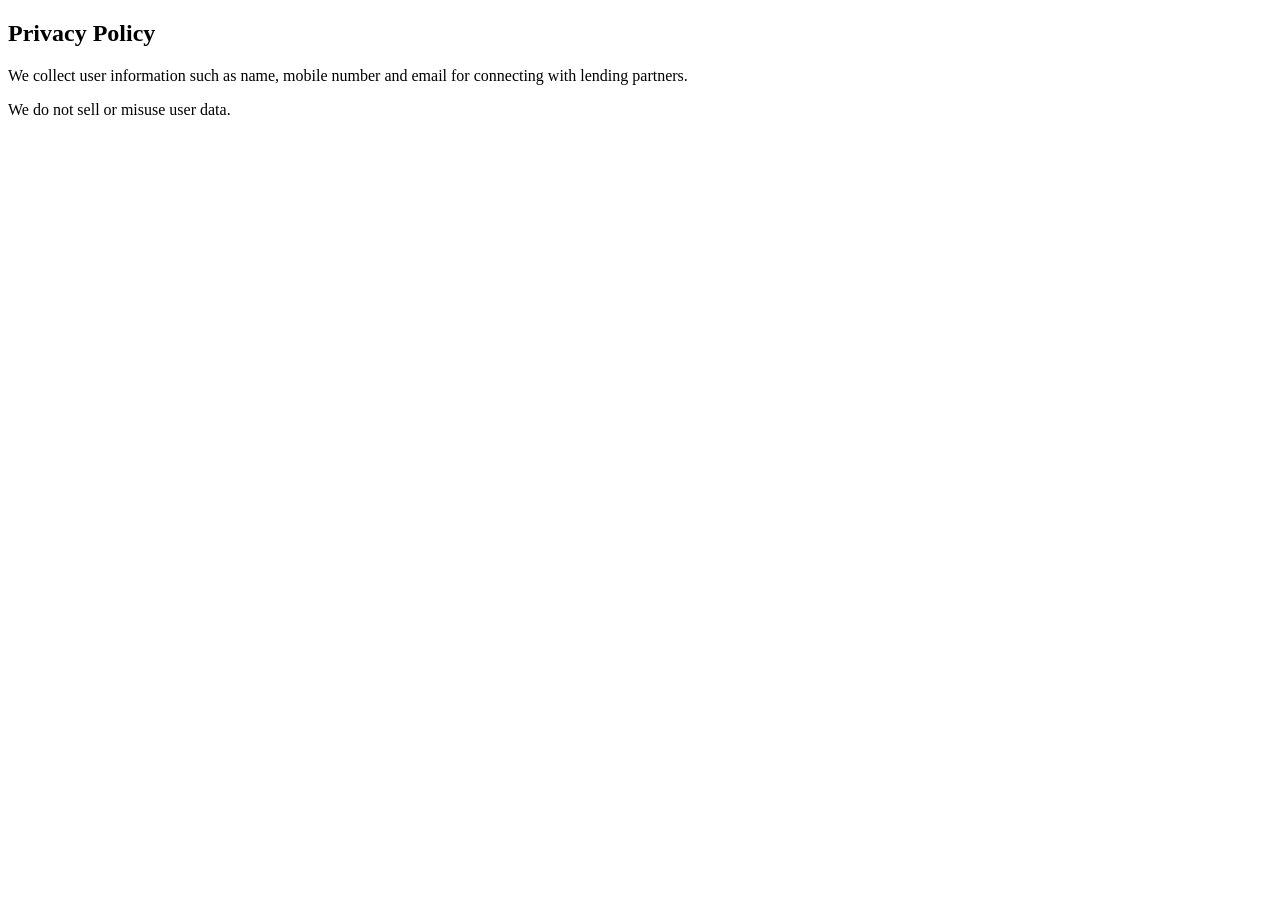
==== privacy.html @ f15bbdeb "Add files via upload" ====
<!DOCTYPE html>
<html lang="en">
<head>
    <meta charset="UTF-8">
    <meta name="viewport" content="width=device-width, initial-scale=1.0">
    <title>Privacy</title>
</head>
<body>
    <h2>Privacy Policy</h2>
<p>We collect user information such as name, mobile number and email for connecting with lending partners.</p>
<p>We do not sell or misuse user data.</p>
</body>
</html>
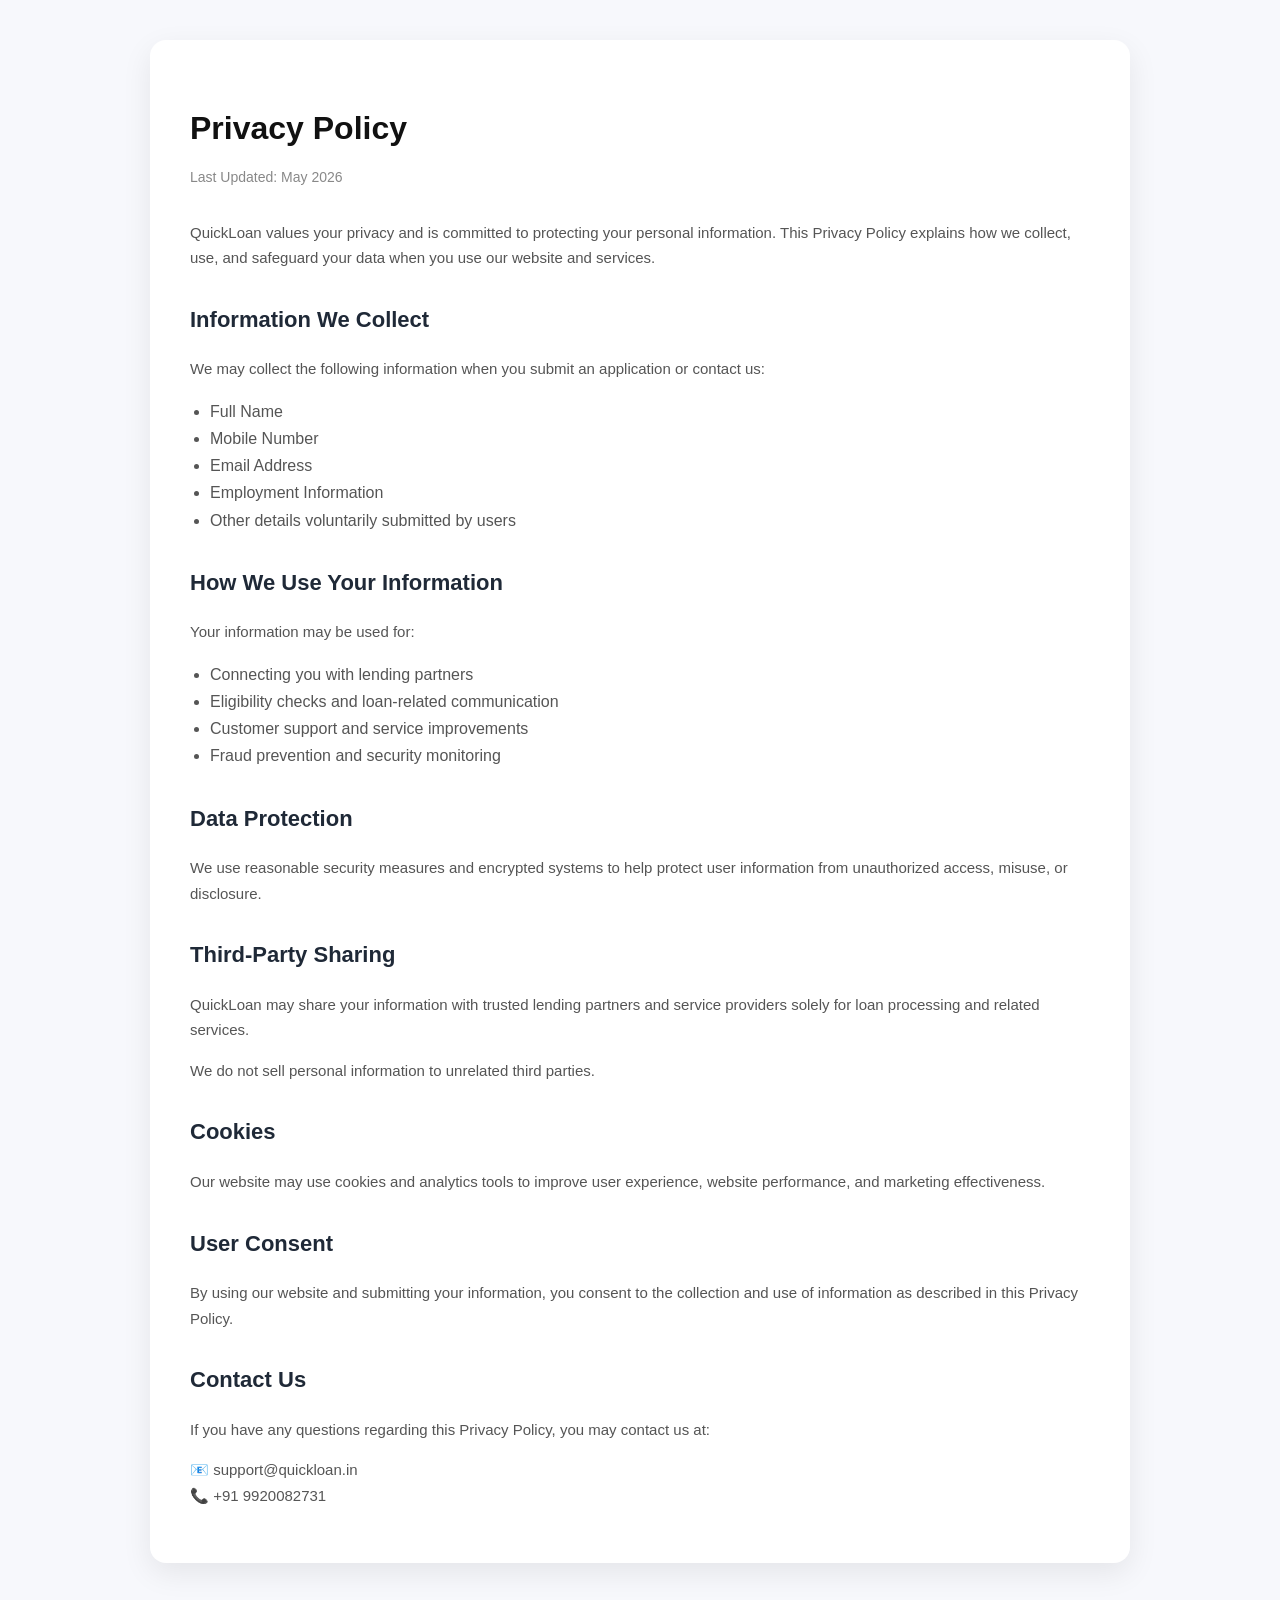
==== commit d5882f84: "Update privacy.html" ====
--- a/privacy.html
+++ b/privacy.html
@@ -1,13 +1,145 @@
-<!DOCTYPE html>
+<!doctype html>
+
 <html lang="en">
-<head>
-    <meta charset="UTF-8">
-    <meta name="viewport" content="width=device-width, initial-scale=1.0">
-    <title>Privacy</title>
-</head>
-<body>
-    <h2>Privacy Policy</h2>
-<p>We collect user information such as name, mobile number and email for connecting with lending partners.</p>
-<p>We do not sell or misuse user data.</p>
-</body>
-</html>+  <head>
+    <meta charset="UTF-8" />
+    <meta name="viewport" content="width=device-width, initial-scale=1.0" />
+    <title>Privacy Policy - QuickLoan</title>
+
+    <style>
+      body {
+        font-family: Arial, sans-serif;
+        background: #f7f8fc;
+        color: #222;
+        margin: 0;
+        padding: 40px 20px;
+        line-height: 1.7;
+      }
+
+      .container {
+        max-width: 900px;
+        margin: auto;
+        background: #fff;
+        padding: 40px;
+        border-radius: 16px;
+        box-shadow: 0 10px 30px rgba(0, 0, 0, 0.08);
+      }
+
+      h1 {
+        font-size: 32px;
+        margin-bottom: 10px;
+        color: #111;
+      }
+
+      h2 {
+        margin-top: 30px;
+        color: #1f2937;
+        font-size: 22px;
+      }
+
+      p {
+        color: #555;
+        font-size: 15px;
+      }
+
+      ul {
+        padding-left: 20px;
+        color: #555;
+      }
+
+      a {
+        color: #0a7cff;
+        text-decoration: none;
+      }
+
+      .last-updated {
+        color: #888;
+        font-size: 14px;
+        margin-bottom: 30px;
+      }
+    </style>
+  </head>
+
+  <body>
+    <div class="container">
+      <h1>Privacy Policy</h1>
+
+      <div class="last-updated">Last Updated: May 2026</div>
+
+      <p>
+        QuickLoan values your privacy and is committed to protecting your
+        personal information. This Privacy Policy explains how we collect, use,
+        and safeguard your data when you use our website and services.
+      </p>
+
+      <h2>Information We Collect</h2>
+
+      <p>
+        We may collect the following information when you submit an application
+        or contact us:
+      </p>
+
+      <ul>
+        <li>Full Name</li>
+        <li>Mobile Number</li>
+        <li>Email Address</li>
+        <li>Employment Information</li>
+        <li>Other details voluntarily submitted by users</li>
+      </ul>
+
+      <h2>How We Use Your Information</h2>
+
+      <p>Your information may be used for:</p>
+
+      <ul>
+        <li>Connecting you with lending partners</li>
+        <li>Eligibility checks and loan-related communication</li>
+        <li>Customer support and service improvements</li>
+        <li>Fraud prevention and security monitoring</li>
+      </ul>
+
+      <h2>Data Protection</h2>
+
+      <p>
+        We use reasonable security measures and encrypted systems to help
+        protect user information from unauthorized access, misuse, or
+        disclosure.
+      </p>
+
+      <h2>Third-Party Sharing</h2>
+
+      <p>
+        QuickLoan may share your information with trusted lending partners and
+        service providers solely for loan processing and related services.
+      </p>
+
+      <p>We do not sell personal information to unrelated third parties.</p>
+
+      <h2>Cookies</h2>
+
+      <p>
+        Our website may use cookies and analytics tools to improve user
+        experience, website performance, and marketing effectiveness.
+      </p>
+
+      <h2>User Consent</h2>
+
+      <p>
+        By using our website and submitting your information, you consent to the
+        collection and use of information as described in this Privacy Policy.
+      </p>
+
+      <h2>Contact Us</h2>
+
+      <p>
+        If you have any questions regarding this Privacy Policy, you may contact
+        us at:
+      </p>
+
+      <p>
+        📧 support@quickloan.in <br />
+        📞 +91 9920082731
+      </p>
+    </div>
+  </body>
+</html>
